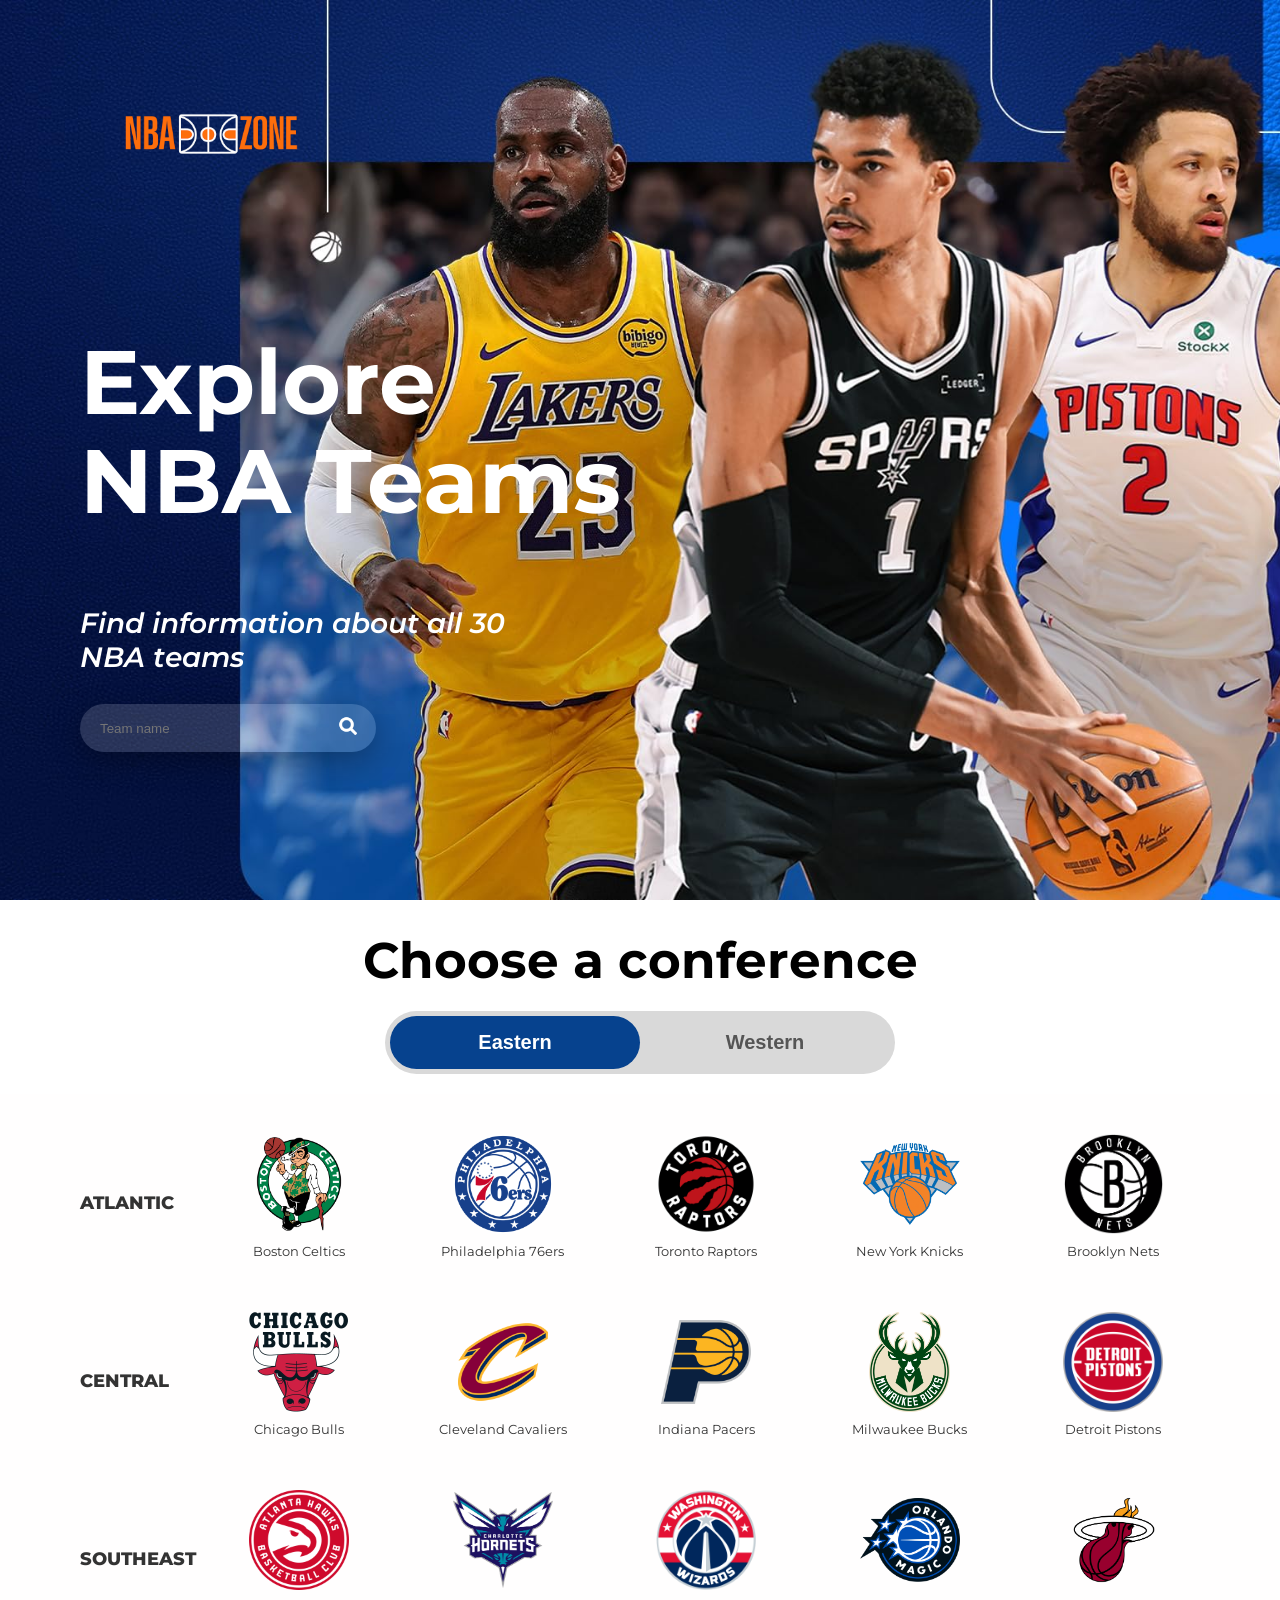
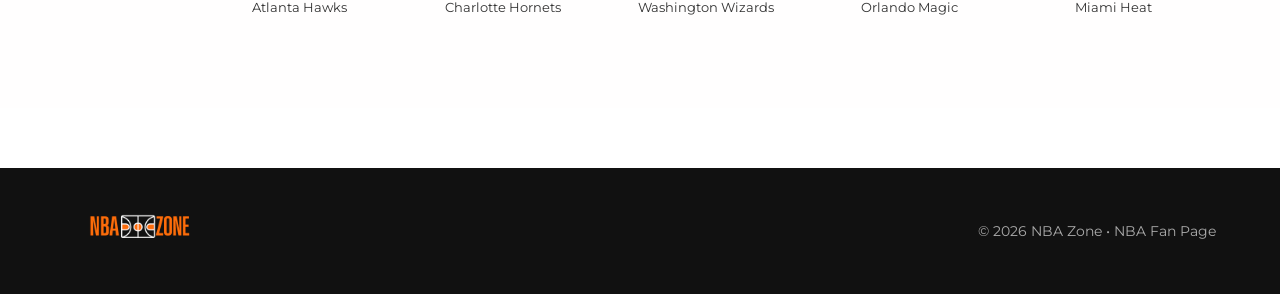
==== NBA-Web-main/index.html @ f175774a "first commit" ====
<!DOCTYPE html>
<html lang="cs">
<head>
    <meta charset="UTF-8">
    <title>Moje stránka</title>
    <link rel="stylesheet" href="style.css">
    <link rel="stylesheet" href="https://fonts.googleapis.com/css2?family=Montserrat:wght:@400;700display=swap" rel="stylesheet">
    <link rel="stylesheet" href="https://fonts.googleapis.com/css2?family=Montserrat:ital,wght@0,400;0,700;1,400;1,700&display=swap" rel="stylesheet">

</head>
<body>
    <section class="hero">
    <img src="images/others/NBA-Hero.jpeg" alt="NBA Players" class="hero-bg">

    <div class="overlay"></div>

    <div class="hero-content">
        <div class="box">
            <img src="images/others/logo.png" alt="NBA Zone logo" class="main-logo">
            
        
        </div>
        <!--<img src="images/others/Image.png" alt="NBA Zone logo" class="main-logo">
        <div class="logo"> NBA Zone</div>-->

        <h1>
            Explore <br>
            NBA Teams
        </h1>

        <p>Find information about all 30 <br> NBA teams</p>

        <div class="search-box">
            <input type="text" placeholder="Team name">
            <span><img src="images/others/search-icon.png"></span>
        </div>
    </div>
</section>
<section class="conferences">
    <h2>Choose a conference</h2>
<div class="conference-switch">
    <div class="slider"></div>

    <button class="conf-btn east active">Eastern</button>
    <button class="conf-btn west">Western</button>
</div>
</section>

<section class="teams">

    <!-- EAST -->
    <div class="teams-content east-teams active">

        <!-- ATLANTIC -->
        <div class="division">
            <h3>ATLANTIC</h3>
            <div class="team-grid">
                <div class="team"><img src="images/teams/celtics/logo.png"><p>Boston Celtics</p></div>
                <div class="team"><img src="images/teams/sixers/logo.png"><p>Philadelphia 76ers</p></div>
                <div class="team"><img src="images/teams/raptors/logo.png"><p>Toronto Raptors</p></div>
                <div class="team"><img src="images/teams/knicks/logo.png"><p>New York Knicks</p></div>
                <div class="team"><img src="images/teams/nets/logo.png"><p>Brooklyn Nets</p></div>
            </div>
        </div>

        <!-- CENTRAL -->
        <div class="division">
            <h3>CENTRAL</h3>
            <div class="team-grid">
                <div class="team"><img src="images/teams/bulls/logo.png"><p >Chicago Bulls</p></div>
                <div class="team"><img src="images/teams/cavs/logo.png"><p>Cleveland Cavaliers</p></div>
                <div class="team"><img src="images/teams/pacers/logo.png"><p>Indiana Pacers</p></div>
                <div class="team"><img src="images/teams/bucks/logo.png"><p>Milwaukee Bucks</p></div>
                <div class="team"><img src="images/teams/pistons/logo.png"><p>Detroit Pistons</p></div>
            </div>
        </div>

        <!-- SOUTHEAST -->
        <div class="division">
            <h3>SOUTHEAST</h3>
            <div class="team-grid">
                 <div class="team"><img src="images/teams/hawks/logo.png"><p>Atlanta Hawks</p></div>
                <div class="team"><img src="images/teams/hornets/logo.png"><p>Charlotte Hornets</p></div>
                <div class="team"><img src="images/teams/wizards/logo.png"><p>Washington Wizards</p></div>
                <div class="team"><img src="images/teams/magic/logo.png"><p>Orlando Magic</p></div>
                <div class="team"><img src="images/teams/heat/logo.png"><p>Miami Heat</p></div>
            </div>
        </div>

    </div>


    <!-- WEST -->
    <div class="teams-content west-teams">

        <!-- NORTHWEST -->
        <div class="division">
            <h3>NORTHWEST</h3>
            <div class="team-grid">
                <div class="team"><img src="images/teams/nuggets/logo.png"><p>Denver Nuggets</p></div>
                <div class="team"><img src="images/teams/timberwolves/logo.png"><p>Minnesota Timberwolves</p></div>
                <div class="team"><img src="images/teams/thunder/logo.png"><p>Oklahoma City Thunder</p></div>
                <div class="team"><img src="images/teams/blazers/logo.png"><p>Portland Trail Blazers</p></div>
                <div class="team"><img src="images/teams/jazz/logo.png"><p>Utah Jazz</p></div>
            </div>
        </div>

        <!-- PACIFIC -->
        <div class="division">
            <h3>PACIFIC</h3>
            <div class="team-grid">
                <div class="team"><img src="images/teams/kings/logo.png"><p>Sacramento Kings</p></div>
                <div class="team"><img src="images/teams/clippers/logo.png"><p>LA Clippers</p></div>
                <div class="team"><img src="images/teams/warriors/logo.png"><p>Golden State Warriors</p></div>
                <div class="team"><img src="images/teams/suns/logo.png"><p>Phoenix Suns</p></div>
                <div class="team"><img src="images/teams/lakers/logo.png"><p>Los Angeles Lakers</p></div>
            </div>
        </div>

        <!-- SOUTHWEST -->
        <div class="division">
            <h3>SOUTHWEST</h3>
            <div class="team-grid">
                <div class="team"><img src="images/teams/mavs/logo.png"><p>Dallas Mavericks</p></div>
                <div class="team"><img src="images/teams/rockets/logo.png"><p>Houston Rockets</p></div>
                <div class="team"><img src="images/teams/grizzlies/logo.png"><p>Memphis Grizzlies</p></div>
                <div class="team"><img src="images/teams/pelicans/logo.png"><p>New Orleans Pelicans</p></div>
                <div class="team"><img src="images/teams/spurs/logo.png"><p>San Antonio Spurs</p></div>
            </div>
        </div>

    </div>

</section>
<script>
const buttons = document.querySelectorAll(".conf-btn");
const switchBox = document.querySelector(".conference-switch");

const eastTeams = document.querySelector(".east-teams");
const westTeams = document.querySelector(".west-teams");

buttons.forEach(btn => {
    btn.addEventListener("click", () => {

        // tlačítka
        buttons.forEach(b => b.classList.remove("active"));
        btn.classList.add("active");

        // slider + teams
        if (btn.classList.contains("west")) {
            switchBox.classList.add("west-active");

            eastTeams.classList.remove("active");
            westTeams.classList.add("active");

        } else {
            switchBox.classList.remove("west-active");

            eastTeams.classList.add("active");
            westTeams.classList.remove("active");
        }
    });
});
</script>
<script src="script.js"></script>
</body>
<footer class="footer">
    <div class="footer-content">

        <img src="images/others/logo.png" alt="NBA Zone Logo" class="footer-logo">

        <p class="footer-text">
            © 2026 NBA Zone • NBA Fan Page
        </p>
    </div>
</footer>
</html>
---- NBA-Web-main/style.css ----
:root {
  --logo-color: #FF5500;
}

body {
    margin: 0;
    font-family: 'Montserrat', sans-serif;
}

/* ================= HERO ================= */

.hero {
    position: relative;
    height: 100vh;
    overflow: hidden;
    color: white;
}

/* obrázek hráčů (card efekt) */
.hero-bg {
    position: absolute;
    top: 0;
    left: 0;

    width: 100%;
    height: 100%;

    object-fit: cover;
}

/* tmavý gradient overlay */
/*.overlay {
    position: absolute;
    top: 0;
    left: 0;
    width: 70%;
    height: 100%;

    background: linear-gradient(
        90deg,
        rgba(10, 25, 60, 0.95) 0%,
        rgba(10, 25, 60, 0.85) 40%,
        rgba(10, 25, 60, 0.3) 70%,
        rgba(10, 25, 60, 0) 100%
    );

    z-index: 1;
}

/* obsah vlevo */
.hero-content {
    position: relative;
    z-index: 2;
    padding: 80px;
    max-width: 700px;
}

/* logo + text */
.box {
    color: var(--logo-color);
    display: flex;
    align-items: center;
    gap: 15px;
    
}

.box img {
    width: 60px;
}

.box .main-logo {
    width: 260px;
    max-width: 100%;
    transform: translateY(-25px);
}

.box h2 {
    font-size: 28px;
    font-weight: 800;
}

/* nadpis */
.hero h1 {
    font-size: 90px;
    line-height: 1.1;
    margin-top: 80px;
    font-weight: 700;
}

/* text */
.hero p {
    margin: 30px 0;
    font-size: 28px;
    font-weight: 600;
    font-style: italic;
}

/* search */
.search-box {
    display: flex;
    align-items: center;
    background: rgba(255,255,255,0.15);
    padding: 12px 18px;
    border-radius: 25px;
    width: 260px;
    box-shadow: 0 10px 30px rgba(0,0,0,0.3);
}

.search-box input {
    border: none;
    background: transparent;
    outline: none;
    color: white;
    flex: 1;
}

.search-box img {
    max-width: 20px;
    filter: invert(1);
}

/* ================= CONFERENCE ================= */

.conferences h2 {
    text-align: center;
    font-weight: 700;
    font-size: 50px;
    margin: 30px 0 15px;
}

/* SWITCH */
.conference-switch {
    position: relative;
    display: flex;
    background: #d9d9d9;
    border-radius: 50px;
    width: 500px;
    margin: 20px auto;
    padding: 5px;
}

/* posuvný slider */
.slider {
    position: absolute;
    top: 5px;
    left: 5px;
    width: calc(50% - 5px);
    height: calc(100% - 10px);
    background: #06428e;
    border-radius: 50px;
    transition: 0.4s ease;
    z-index: 1;
}

/* když klikneš western */
.conference-switch.west-active .slider {
    transform: translateX(100%);
    background: #ce1141;
}

/* tlačítka */
.conf-btn {
    flex: 1;
    border: none;
    background: transparent;
    font-size: 20px;
    font-weight: 700;
    cursor: pointer;
    padding: 15px 0;
    border-radius: 50px;
    z-index: 2;
    color: #555;
    transition: 0.3s;
}

/* aktivní text */
.conf-btn.active {
    color: white;
}


/* ================= TEAMS ================= */

.teams {
    padding: 40px 80px;
    background: #fffefe;
}

/* přepínání EAST / WEST */
.teams-content {
    display: none;
    opacity: 0;
    transform: translateY(10px);
    transition: 0.3s;
}

.teams-content.active {
    display: block;
    opacity: 1;
    transform: translateY(0);
}

/* každá divize */
.division {
    display: flex;
    align-items: center;
    margin-bottom: 40px;
}

/* název divize */
.division h3 {
    width: 150px;
    font-size: 18px;
    font-weight: 800;
    color: #333;
}

/* grid týmů */
.team-grid {
    display: grid;
    grid-template-columns: repeat(5, 1fr);
    gap: 30px;
    width: 100%;
}

/* jeden tým */
.team {
    text-align: center;
    cursor: pointer;
    transition: 0.3s;
}

/* logo */
.team img {
    width: 100px;
    height: 100px;
    object-fit: contain;
}

/* název */
.team p {
    margin-top: 5px;
    font-size: 13px;
    color: #333;
}

/* hover efekt */
.team:hover {
    transform: translateY(-5px);
}

 /* ================= FOOTER ================= */

        .footer {
            background-color: #111;
            color: white;

            padding: 40px 5%;
            margin-top: 60px;
        }

        .footer-content {
            display: flex;
            justify-content: space-between;
            align-items: center;
            gap: 30px;
            flex-wrap: wrap;
        }

        .footer-logo {
            height: 40px;
            width: auto;
                transform: scale(2.5);
                transform-origin: left center;
        }

        .footer-text {
            color: #aaa;
            font-size: 14px;
             text-align: center;
        }

      

      




@media (max-width: 768px) {

    /* HERO */
    .hero {
        height: auto;
        padding-bottom: 30px;
    }

    .hero-content {
        padding: 20px;
        max-width: 100%;
    }

    /* NADPIS */
    .hero h1 {
        font-size: 42px;
        line-height: 1.1;
        margin-top: 40px;
    }

    /* TEXT */
    .hero p {
        font-size: 18px;
        margin: 20px 0;
    }

    /* SEARCH BAR */
    .search-box {
        width: 80%;
        height: 55px;
        border-radius: 40px;
        padding: 0 20px;
        backdrop-filter: blur(10px);
        background: rgba(255,255,255,0.2);
    }

    .search-box input {
        font-size: 18px;
    }

    .search-box img {
        width: 22px;
    }

    /* OBRÁZEK */
    .hero-bg {
        position: absolute;
        top: 0;
        left: 0;
        width: 100%;
        height: 100%;
        opacity: 0.9;
    }

    /* LOGO */
    .box {
        gap: 10px;
    }

    .box img {
        width: 40px;
    }

    .box .main-logo {
        width: 170px;
        transform: translateY(-10px);
    }

    .box h2 {
        font-size: 20px;
    }

    /* CONFERENCE SWITCH */
    .conference-switch {
        width: 90%;
    }

    .conf-btn {
        font-size: 16px;
        padding: 12px 0;
    }

    /* NADPIS sekce */
    .conferences h2 {
        font-size: 26px;
    }
    .teams {
        padding: 20px;
    }

    .division {
        flex-direction: column;
        align-items: flex-start;
    }

    .division h3 {
        margin-bottom: 15px;
    }

    .team-grid {
        grid-template-columns: repeat(3, 1fr);
        gap: 20px;
    }

    .team img {
        width: 50px;
    }

    .team p {
        font-size: 12px;
    }
    
}
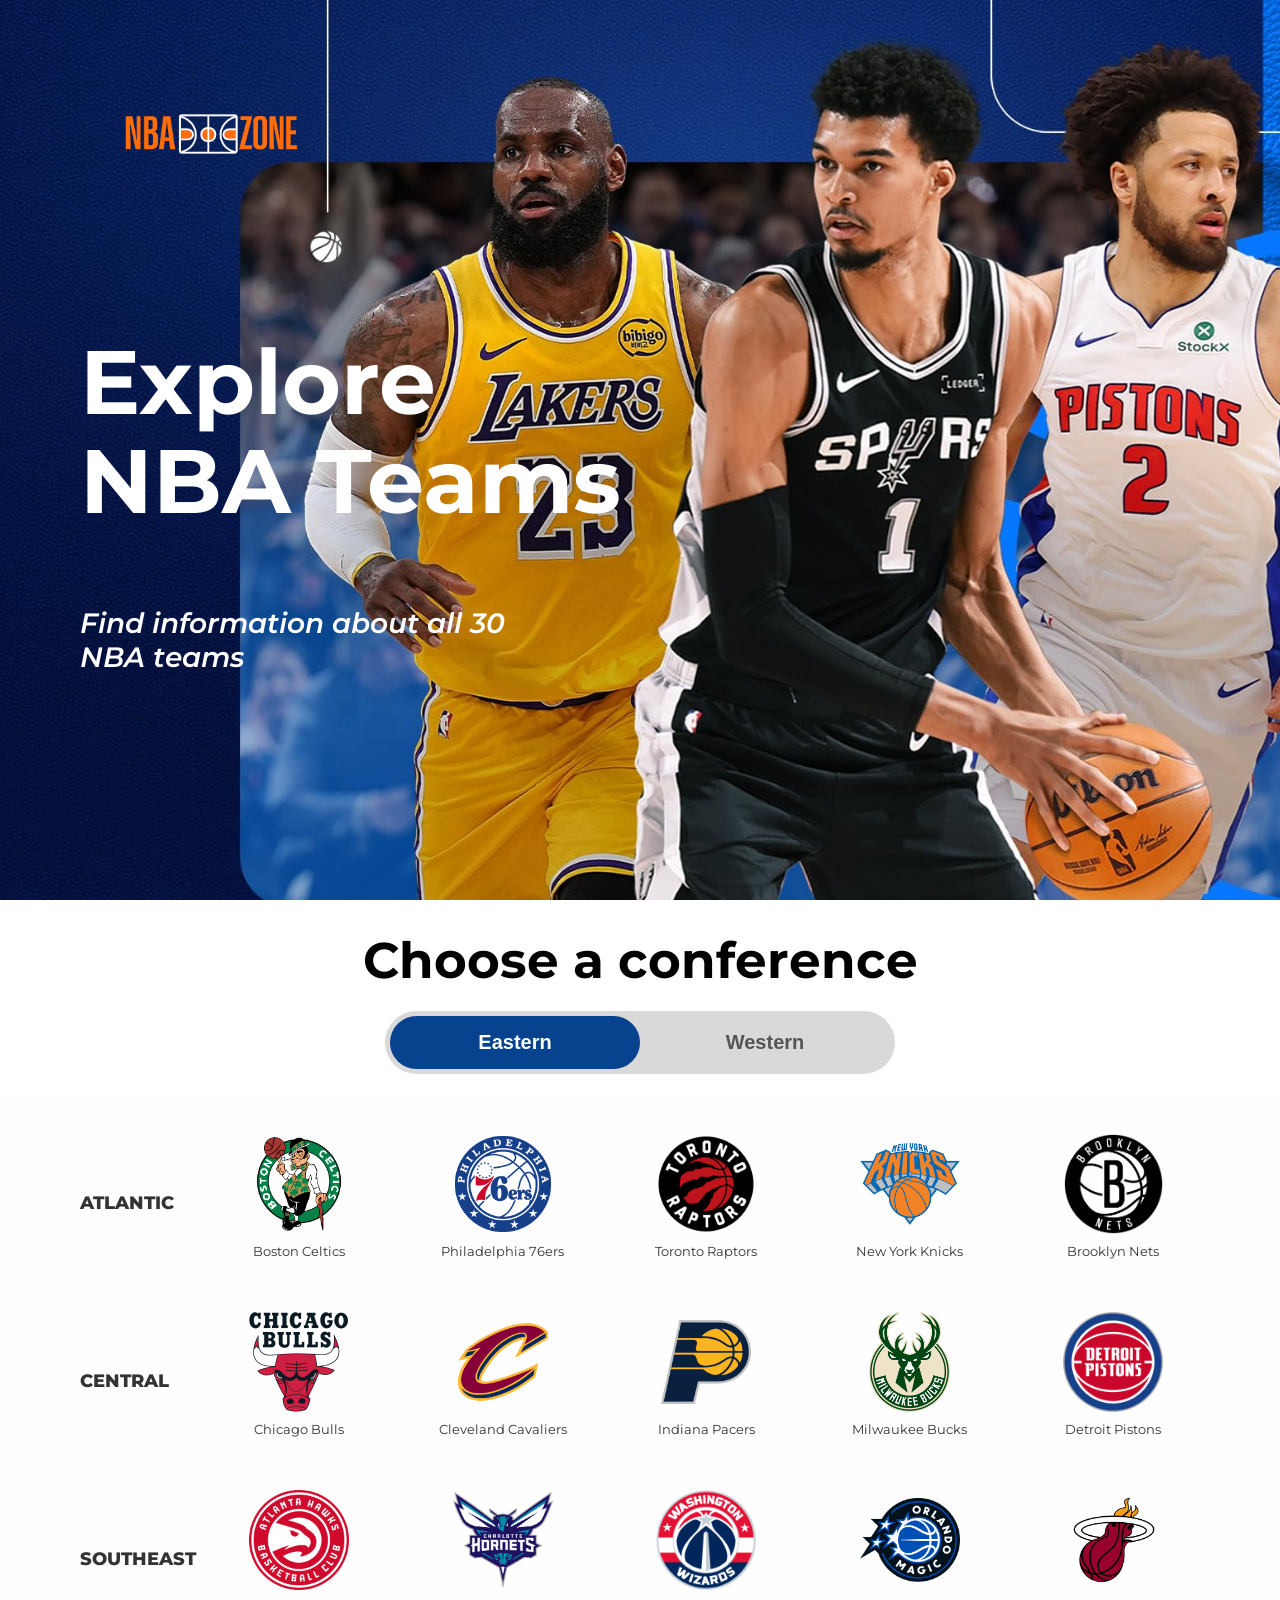
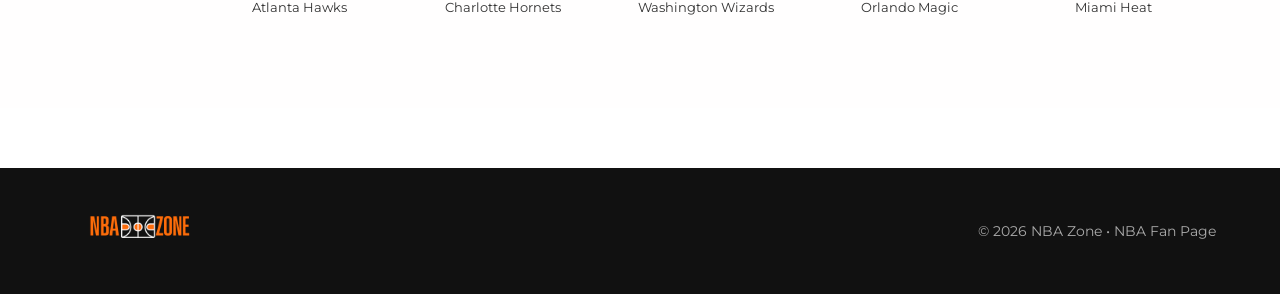
==== commit 1d1353c3: "Odstraneny Chicago Bulls HTML a CSS" ====
--- a/NBA-Web-main/index.html
+++ b/NBA-Web-main/index.html
@@ -6,6 +6,7 @@
     <link rel="stylesheet" href="style.css">
     <link rel="stylesheet" href="https://fonts.googleapis.com/css2?family=Montserrat:wght:@400;700display=swap" rel="stylesheet">
     <link rel="stylesheet" href="https://fonts.googleapis.com/css2?family=Montserrat:ital,wght@0,400;0,700;1,400;1,700&display=swap" rel="stylesheet">
+    <link rel="icon" type="images/png" href="images/others/mini_logo.png">
 
 </head>
 <body>
@@ -20,8 +21,7 @@
             
         
         </div>
-        <!--<img src="images/others/Image.png" alt="NBA Zone logo" class="main-logo">
-        <div class="logo"> NBA Zone</div>-->
+        
 
         <h1>
             Explore <br>
@@ -30,10 +30,10 @@
 
         <p>Find information about all 30 <br> NBA teams</p>
 
-        <div class="search-box">
+        <!--<div class="search-box">
             <input type="text" placeholder="Team name">
             <span><img src="images/others/search-icon.png"></span>
-        </div>
+        </div>-->
     </div>
 </section>
 <section class="conferences">
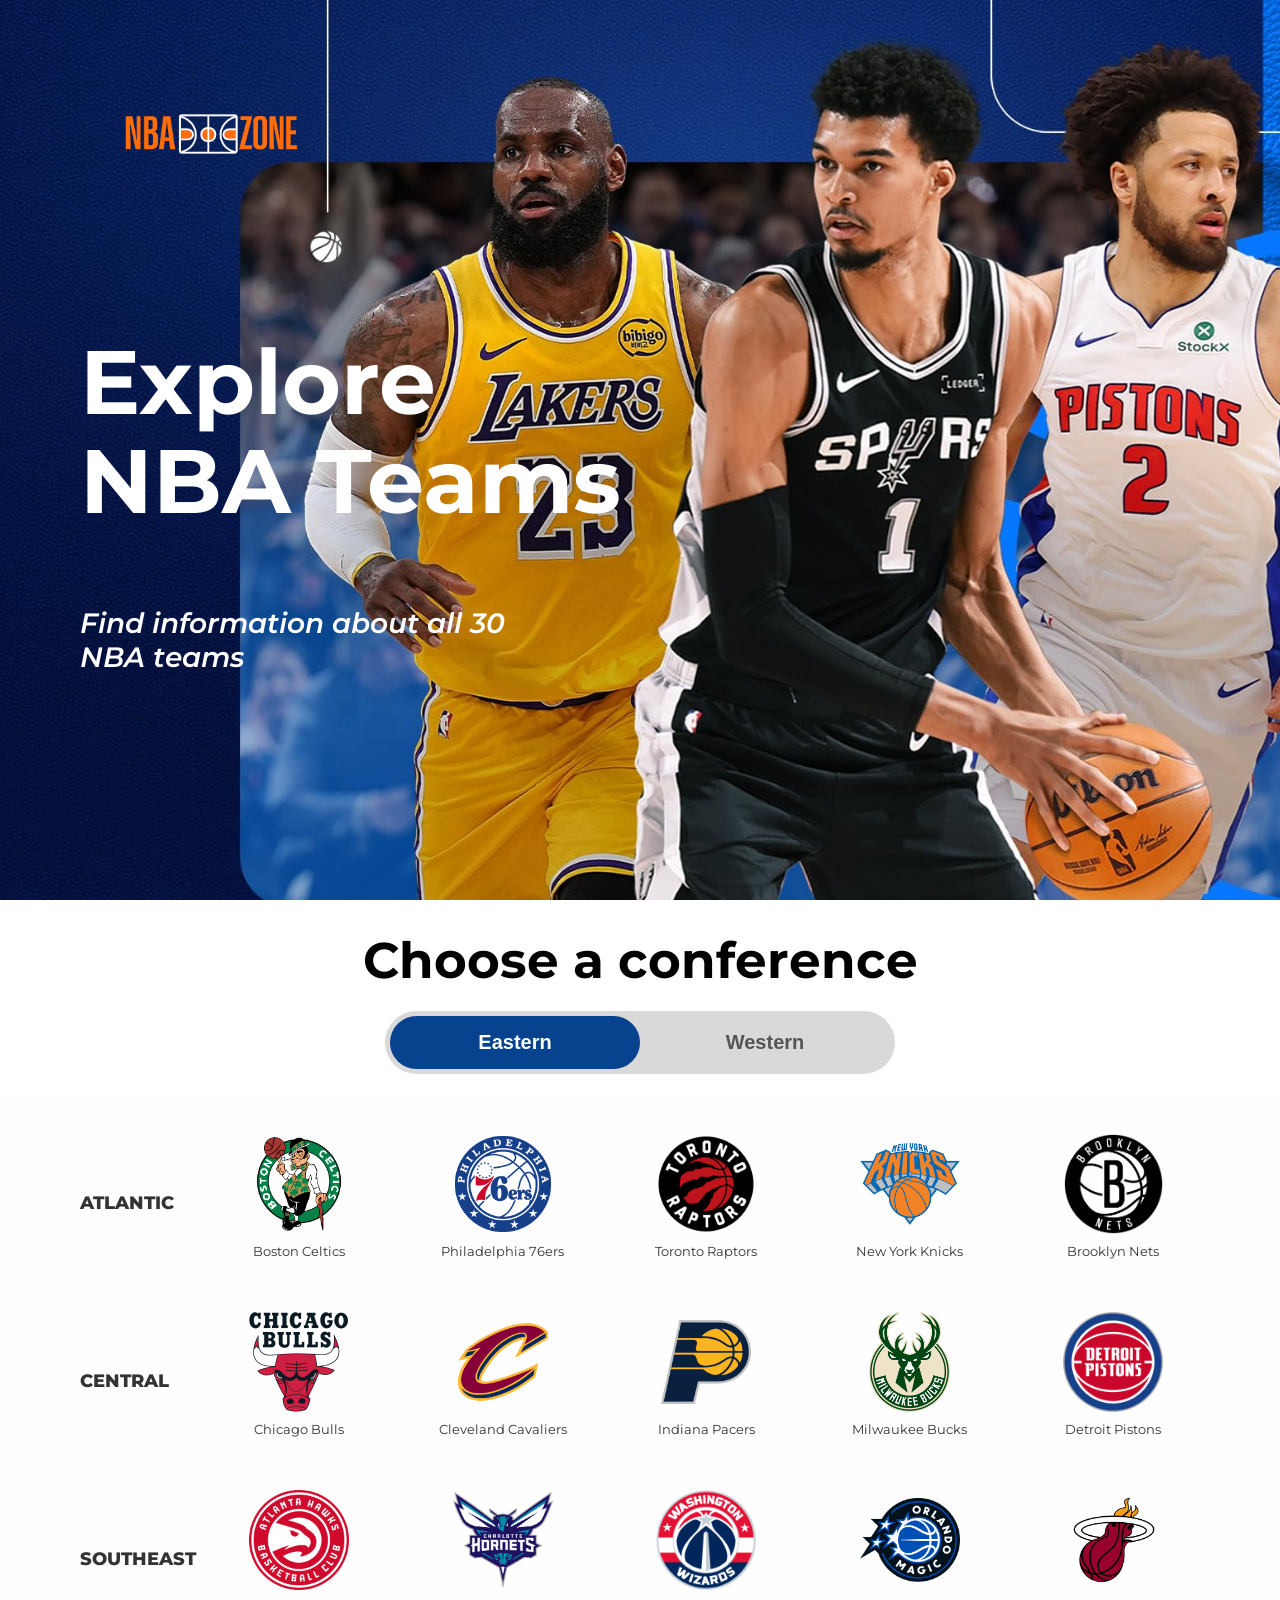
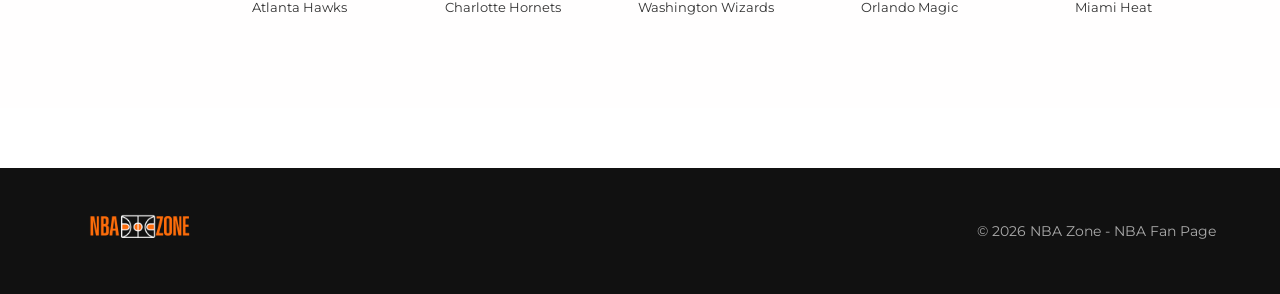
==== commit a4e2af07: "Final" ====
--- a/NBA-Web-main/index.html
+++ b/NBA-Web-main/index.html
@@ -1,41 +1,32 @@
-<!DOCTYPE html>
+﻿<!DOCTYPE html>
 <html lang="cs">
 <head>
     <meta charset="UTF-8">
-    <title>Moje stránka</title>
+    <title>NBA Zone</title>
     <link rel="stylesheet" href="style.css">
     <link rel="stylesheet" href="https://fonts.googleapis.com/css2?family=Montserrat:wght:@400;700display=swap" rel="stylesheet">
     <link rel="stylesheet" href="https://fonts.googleapis.com/css2?family=Montserrat:ital,wght@0,400;0,700;1,400;1,700&display=swap" rel="stylesheet">
-    <link rel="icon" type="images/png" href="images/others/mini_logo.png">
+        <link rel="icon" type="images/png" href="images/others/mini_logo.png">
 
 </head>
 <body>
     <section class="hero">
-    <img src="images/others/NBA-Hero.jpeg" alt="NBA Players" class="hero-bg">
+        <img src="images/others/NBA-Hero.jpeg" alt="NBA Players" class="hero-bg">
 
-    <div class="overlay"></div>
+        <div class="overlay"></div>
 
-    <div class="hero-content">
+        <div class="hero-content">
         <div class="box">
             <img src="images/others/logo.png" alt="NBA Zone logo" class="main-logo">
-            
-        
         </div>
-        
-
-        <h1>
+            <h1>
             Explore <br>
             NBA Teams
-        </h1>
+            </h1>
+            <p>Find information about all 30 <br> NBA teams</p>
 
-        <p>Find information about all 30 <br> NBA teams</p>
-
-        <!--<div class="search-box">
-            <input type="text" placeholder="Team name">
-            <span><img src="images/others/search-icon.png"></span>
-        </div>-->
-    </div>
-</section>
+        </div>
+    </section>
 <section class="conferences">
     <h2>Choose a conference</h2>
 <div class="conference-switch">
@@ -132,46 +123,18 @@
     </div>
 
 </section>
-<script>
-const buttons = document.querySelectorAll(".conf-btn");
-const switchBox = document.querySelector(".conference-switch");
-
-const eastTeams = document.querySelector(".east-teams");
-const westTeams = document.querySelector(".west-teams");
-
-buttons.forEach(btn => {
-    btn.addEventListener("click", () => {
-
-        // tlačítka
-        buttons.forEach(b => b.classList.remove("active"));
-        btn.classList.add("active");
-
-        // slider + teams
-        if (btn.classList.contains("west")) {
-            switchBox.classList.add("west-active");
-
-            eastTeams.classList.remove("active");
-            westTeams.classList.add("active");
-
-        } else {
-            switchBox.classList.remove("west-active");
-
-            eastTeams.classList.add("active");
-            westTeams.classList.remove("active");
-        }
-    });
-});
-</script>
-<script src="script.js"></script>
-</body>
 <footer class="footer">
     <div class="footer-content">
 
         <img src="images/others/logo.png" alt="NBA Zone Logo" class="footer-logo">
 
         <p class="footer-text">
-            © 2026 NBA Zone • NBA Fan Page
+            &copy; 2026 NBA Zone - NBA Fan Page
         </p>
     </div>
 </footer>
+<script src="script.js"></script>
+</body>
+
 </html>
+
--- a/NBA-Web-main/style.css
+++ b/NBA-Web-main/style.css
@@ -7,7 +7,7 @@
     font-family: 'Montserrat', sans-serif;
 }
 
-/* ================= HERO ================= */
+/* HERO  */
 
 .hero {
     position: relative;
@@ -16,38 +16,15 @@
     color: white;
 }
 
-/* obrázek hráčů (card efekt) */
 .hero-bg {
     position: absolute;
     top: 0;
     left: 0;
-
     width: 100%;
     height: 100%;
-
     object-fit: cover;
 }
 
-/* tmavý gradient overlay */
-/*.overlay {
-    position: absolute;
-    top: 0;
-    left: 0;
-    width: 70%;
-    height: 100%;
-
-    background: linear-gradient(
-        90deg,
-        rgba(10, 25, 60, 0.95) 0%,
-        rgba(10, 25, 60, 0.85) 40%,
-        rgba(10, 25, 60, 0.3) 70%,
-        rgba(10, 25, 60, 0) 100%
-    );
-
-    z-index: 1;
-}
-
-/* obsah vlevo */
 .hero-content {
     position: relative;
     z-index: 2;
@@ -55,7 +32,6 @@
     max-width: 700px;
 }
 
-/* logo + text */
 .box {
     color: var(--logo-color);
     display: flex;
@@ -79,7 +55,7 @@
     font-weight: 800;
 }
 
-/* nadpis */
+
 .hero h1 {
     font-size: 90px;
     line-height: 1.1;
@@ -87,7 +63,7 @@
     font-weight: 700;
 }
 
-/* text */
+
 .hero p {
     margin: 30px 0;
     font-size: 28px;
@@ -119,7 +95,7 @@
     filter: invert(1);
 }
 
-/* ================= CONFERENCE ================= */
+/*  CONFERENCE */
 
 .conferences h2 {
     text-align: center;
@@ -179,7 +155,7 @@
 }
 
 
-/* ================= TEAMS ================= */
+/* TEAMS */
 
 .teams {
     padding: 40px 80px;
@@ -249,7 +225,7 @@
     transform: translateY(-5px);
 }
 
- /* ================= FOOTER ================= */
+ /*  FOOTER  */
 
         .footer {
             background-color: #111;
